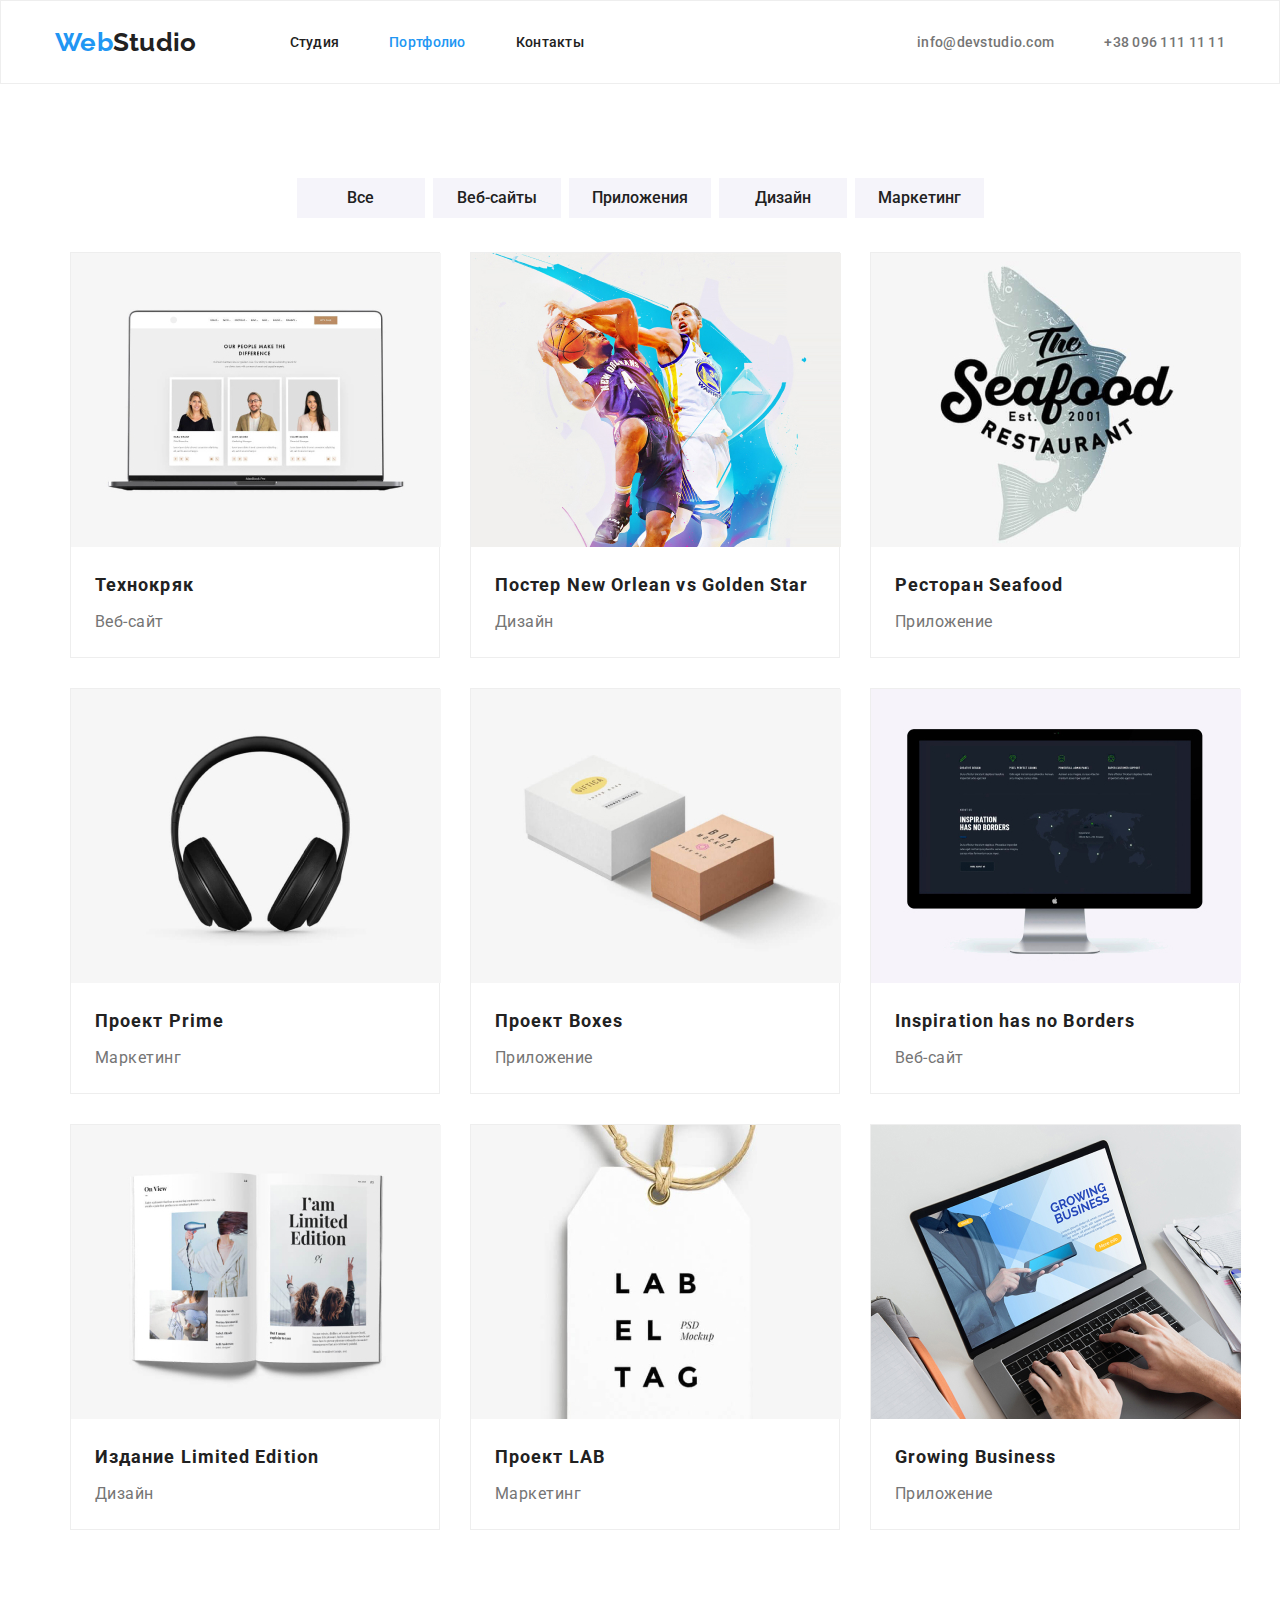
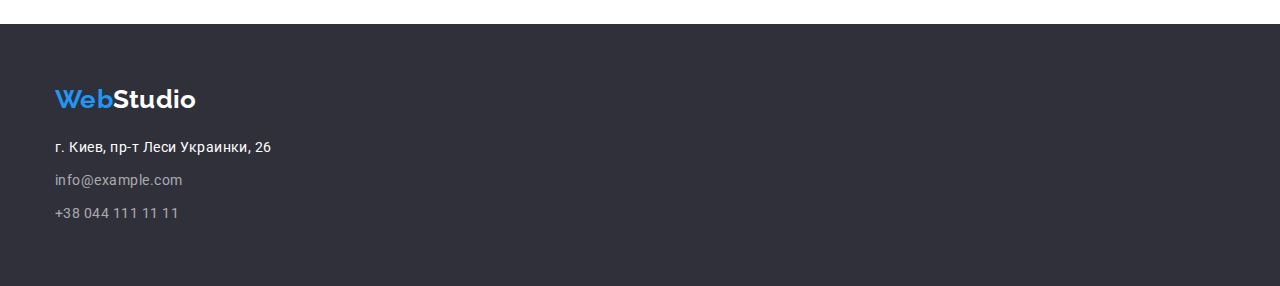
==== Studio.html @ 63b9c49c "прошлая работа" ====
<!DOCTYPE html>
<html lang="en">

<head>
    <meta charset="UTF-8">
    <meta name="viewport" content="width=device-width, initial-scale=1.0">
    <title>Studio</title>
    <link href="https://fonts.googleapis.com/css2?family=Roboto:wght@400;500;700;900&display=swap" rel="stylesheet">
    <link href="https://fonts.googleapis.com/css2?family=Raleway:wght@700&display=swap" rel="stylesheet">
    <link rel="stylesheet"
        href="https://cdnjs.cloudflare.com/ajax/libs/modern-normalize/1.0.0/modern-normalize.min.css" />
    <link rel="stylesheet" href="./css/styles-studio.css">
</head>

<body>
    <header class="header">
        <div class="container main-nav">
            <nav>
                <ul class="site-nav list">
                    <li><a href="./index.html" class="link item"><span class="logo">Web</span><span
                                class="logo black-logo">Studio</span></a>
                    </li>
                    <li class="item"><a href="" class="link link-primary">Студия</a></li>
                    <li class="item"><a href="" class="link link-secondary">Портфолио</a></li>
                    <li class="item"><a href="" class="link link-primary">Контакты</a></li>
                </ul>
            </nav>
            <ul class="contacts-nav list">
                <li class="item">
                    <a href="mailto:info@devstudio.com" class="link address-link">info@devstudio.com</a>
                </li>
                <li class="item">
                    <a href="tel:+380961111111" class="link address-link">+38 096 111 11 11</a>
                </li>
            </ul>
        </div>
    </header>

    <section class="services">
        <h1 class="visually-hidden">Портфолио</h1>
        <div class="container">
            <ul class="options list">
                <li class="item"><a href=""></a><button class="list options-button">Все</button></li>
                <li class="item"><a href=""></a><button class="list options-button">Веб-cайты</button></li>
                <li class="item"><a href=""></a><button class="list options-button">Приложения</button></li>
                <li class="item"><a href=""></a><button class="list options-button">Дизайн</button></li>
                <li class="item"><a href=""></a><button class="list options-button">Маркетинг</button></li>
            </ul>
            <h2 class="visually-hidden">Примеры работ</h2>
            <div class="container">
                <ul class="flex-container list">
                    <li class="flex-element item">
                        <img src="./images-studio/tehnokryak.jpg" alt="Технокряк" width="370">
                        <div class="description">
                            <h3 class="item-title">Технокряк</h3>
                            <p class="item-description">Веб-сайт</p>
                        </div>
                    </li>
                    <li class="flex-element">
                        <img src="./images-studio/poster-new-orlean.jpg" alt="Постер New Orlean vs Golden Star"
                            width="370">
                        <div class="description">
                            <h3 class="item-title">Постер New Orlean vs Golden Star</h3>
                            <p class="item-description">Дизайн</p>
                        </div>
                    </li>
                    <li class="flex-element">
                        <img src="./images-studio/restaurant-sea-food.jpg" alt="Ресторан Seafood" width="370">
                        <div class="description">
                            <h3 class="item-title">Ресторан Seafood</h3>
                            <p class="item-description">Приложение</p>
                        </div>
                    </li>
                    <li class="flex-element">
                        <img src="./images-studio/project-prime.jpg" alt="Проект Prime" width="370">
                        <div class="description">
                            <h3 class="item-title">Проект Prime</h3>
                            <p class="item-description">Маркетинг</p>
                        </div>
                    </li>
                    <li class="flex-element">
                        <img src="./images-studio/project-boxes.jpg" alt="Проект Boxes" width="370">
                        <div class="description">
                            <h3 class="item-title">Проект Boxes</h3>
                            <p class="item-description">Приложение</p>
                        </div>
                    </li>
                    <li class="flex-element">
                        <img src="./images-studio/inspiration-has-no-borders.jpg" alt="Inspiration has no Borders"
                            width="370">
                        <div class="description">
                            <h3 class="item-title">Inspiration has no Borders</h3>
                            <p class="item-description">Веб-сайт</p>
                        </div>
                    </li>
                    <li class="flex-element">
                        <img src="./images-studio/limited-edition.jpg" alt="Издание Limited Edition" width="370">
                        <div class="description">
                            <h3 class="item-title">Издание Limited Edition</h3>
                            <p class="item-description">Дизайн</p>
                        </div>
                    </li>
                    <li class="flex-element">
                        <img src="./images-studio/project-lab.jpg" alt="Проект LAB" width="370">
                        <div class="description">
                            <h3 class="item-title">Проект LAB</h3>
                            <p class="item-description">Маркетинг</p>
                        </div>
                    </li>
                    <li class="flex-element">
                        <img src="./images-studio/growing-business.jpg" alt="Growing Business" width="370">
                        <div class="description">
                            <h3 class="item-title">Growing Business</h3>
                            <p class="item-description">Приложение</p>
                        </div>
                    </li>
                </ul>
            </div>
        </div>
    </section>

    <!--Секция подвал-->
    <footer class="footer">
        <div class="div-footer container">
            <a href="./index.html" class="link"> <span class="logo">Web</span><span
                    class="logo white-logo">Studio</span></a>
            <address>
                <ul class="footer-address list">
                    <li class="item">
                        <a href="https://goo.gl/maps/mCpDXbgMNV3ADm6YA" class="footer footer-address" target="blank"
                            rel="noopener noreferer">
                            г. Киев, пр-т Леси Украинки, 26</a>
                    </li>
                    <li class="item"><a href="mailto:info@example.com"
                            class="footer footer-contacts">info@example.com</a>
                    </li>
                    <li class="item"><a href="tel:+380441111111" class="footer footer-contacts  ">+38 044 111 11
                            11</a></li>
                </ul>
            </address>
        </div>
    </footer>
</body>

</html>
---- css/styles-studio.css ----
html {
  box-sizing: border-box;
}

*,
*::before,
*::after {
  box-sizing: inherit;
}

h1,
h2,
h3,
h4,
h5,
h6,
ul,
p,
li,
a {
  margin: 0;
  padding: 0;
}

:root {
  --primary-text-black: #212121;
  --primary-text-gray: #757575;
  --text-accent: #2196f3;
  --white: #ffffff;
  --address-footer: rgba(255, 255, 255, 0.6);
  --background-hero: #2f303a;
  --background-button: #f5f4fa;
  --section-border: #eeeeee;
}

body {
  font-family: Roboto;
  font-style: normal;
  font-weight: normal;
  letter-spacing: 0.03em;
  color: var(--primary-text-black);
}

img {
  display: block;
  height: auto;
}

.container {
  margin-left: auto;
  margin-right: auto;
  width: 1200px;
  padding-left: 15px;
  padding-right: 15px;
  /* outline: 1px solid var(--background-hero); */
}

.visually-hidden {
  position: absolute !important;
  clip: rect(1px 1px 1px 1px);
  clip: rect(1px, 1px, 1px, 1px);
  padding: 0 !important;
  border: 0 !important;
  height: 1px !important;
  width: 1px !important;
  overflow: hidden;
}

.list {
  list-style: none;
  text-decoration: none;
}

.main-nav {
  display: flex;
  align-items: center;
}

.site-nav {
  display: flex;
  align-items: center;
}

/* только первый */
.site-nav .item:first-child {
  margin-right: 93px;
}

/* всем кроме последнего */
.site-nav .item:not(:last-child) {
  margin-right: 50px;
}

.site-nav .item {
  padding-top: 32px;
  padding-bottom: 32px;
}

.contacts-nav {
  display: flex;
  margin-left: auto;
}

/* всем кроме первого  */
.contacts-nav .item + .item {
  margin-left: 50px;
}

.header {
  padding-left: 0;
  padding-right: 0;
  border: 1px solid var(--section-border);
}
.logo {
  font-family: Raleway;
  color: var(--text-accent);
  font-weight: 700;
  font-size: 26px;
  line-height: 1.192;
}

.black-logo {
  color: var(--primary-text-black);
}

.white-logo {
  color: var(--white);
}

.link {
  font-weight: 500;
  font-size: 14px;
  line-height: 1.143;
  letter-spacing: 0.02em;
  text-decoration: none;
}

.link:hover,
.link:focus {
  color: var(--text-accent);
}

.link-primary {
  color: var(--primary-text-black);
}

.link-secondary {
  color: var(--text-accent);
}

.address-link {
  color: var(--primary-text-gray);
}

/*Услуги*/

.services {
  padding-top: 94px;
  padding-bottom: 94px;
}

.options {
  display: flex;
  padding-left: 295px;
  padding-right: 295px;
  margin-bottom: 34px;
  align-items: center;
  justify-content: center;
}

.options .item:not(:last-child) {
  margin-right: 8px;
}

.options-button {
  display: inline-block;
  color: var(--primary-text-black);
  background-color: var(--background-button);
  text-align: center;

  padding: 6px 22px;
  min-width: 128px;
  border: 1px solid transparent;
  font-weight: 500;
  font-size: 16px;
  line-height: 1.62;
}

.options-button:hover,
.options-button:focus {
  color: var(--white);
  background-color: var(--text-accent);
}

/* Examples */

.flex-container {
  display: flex;
  flex-wrap: wrap;
  margin-bottom: -30px;
  margin-right: -30px;
  padding-inline-start: 0;
}

.flex-element {
  width: calc((100% - 90px) / 3);
  margin-bottom: 30px;
  margin-right: 30px;
  justify-content: space-between;
  align-items: center;
  border: 1px solid var(--section-border);
}

.flex-element .item-title {
  font-weight: 700;
  font-size: 18px;
  line-height: 2;
  letter-spacing: 0.06em;
  margin-bottom: 4px;
}

.description {
  padding: 20px 24px;
}

.item-description {
  font-size: 16px;
  line-height: 1.87;
  letter-spacing: 0.03em;
  color: var(--primary-text-gray);
}

/* Footer */
.footer {
  background-color: var(--background-hero);

  font-size: 14px;
  line-height: 1.71;
  font-style: normal;
}

.div-footer {
  padding-top: 60px;
  padding-bottom: 60px;
}

.footer-address {
  color: var(--white);
  text-decoration: none;
}

.footer-address .item:not(:last-child) {
  margin-bottom: 9px;
}

.footer-address .item:first-child {
  margin-top: 20px;
}

.footer-contacts {
  color: rgba(255, 255, 255, 0.6);
  text-decoration: none;
}
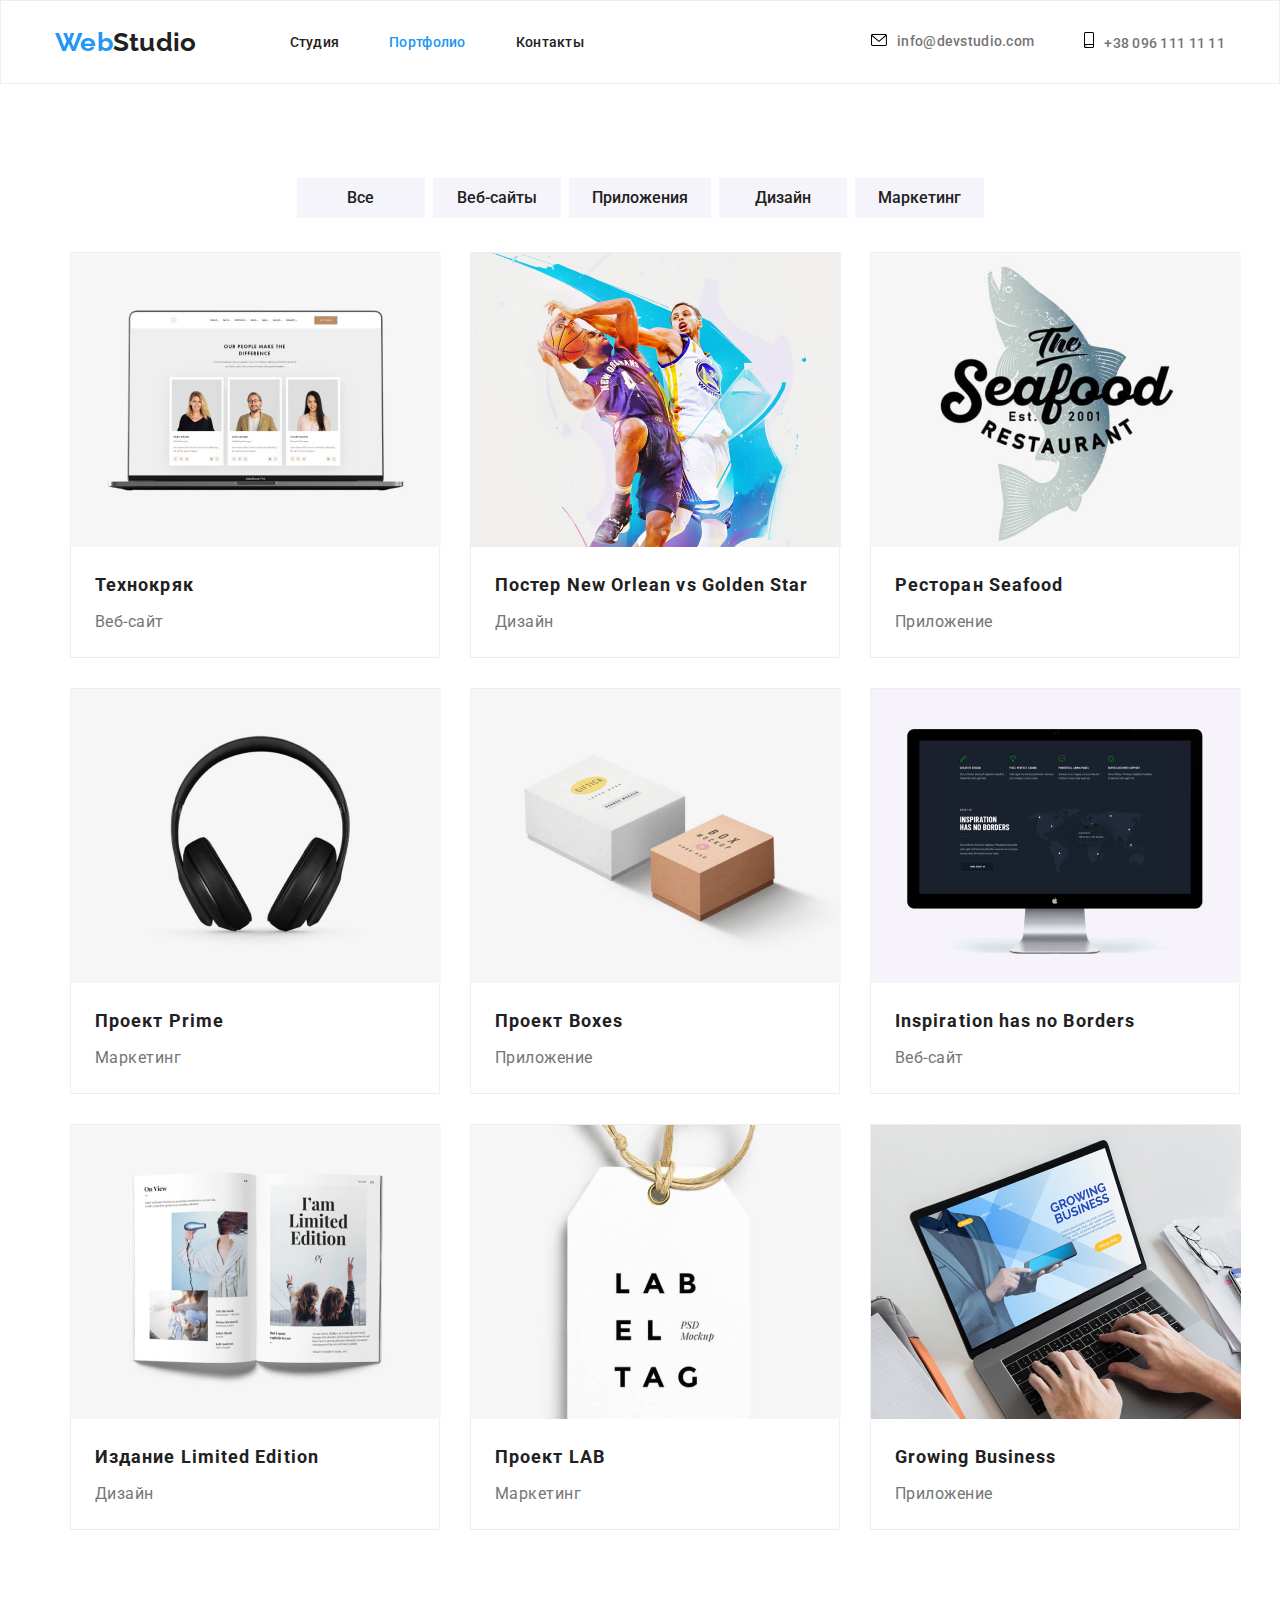
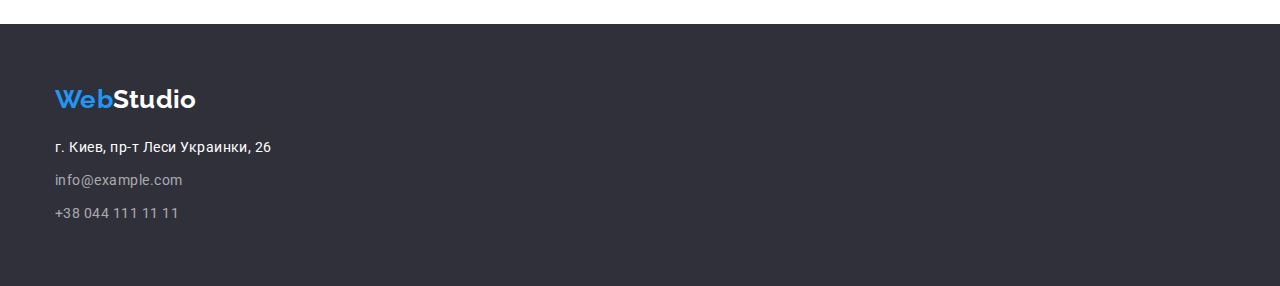
==== commit 6f96952f: "draft" ====
--- a/Studio.html
+++ b/Studio.html
@@ -27,10 +27,18 @@
             </nav>
             <ul class="contacts-nav list">
                 <li class="item">
-                    <a href="mailto:info@devstudio.com" class="link address-link">info@devstudio.com</a>
+                    <a href="mailto:info@devstudio.com" class="link address-link">
+                        <svg class="link svg-envelope">
+                            <use href="./images/icons/sprite.svg#envelope ">
+                            </use>
+                        </svg>info@devstudio.com</a>
                 </li>
                 <li class="item">
-                    <a href="tel:+380961111111" class="link address-link">+38 096 111 11 11</a>
+                    <a href="tel:+380961111111" class="link address-link">
+                        <svg class="svg-telephone">
+                            <use href="./images/icons/sprite.svg#smartphone ">
+                            </use>
+                        </svg>+38 096 111 11 11</a>
                 </li>
             </ul>
         </div>
--- a/css/styles-studio.css
+++ b/css/styles-studio.css
@@ -152,6 +152,31 @@
   color: var(--primary-text-gray);
 }
 
+.address-link:hover .svg-envelope,
+.address-link:focus .svg-envelope,
+.address-link:hover .svg-telephone,
+.address-link:focus .svg-telephone,
+.link:hover,
+.link:focus {
+  color: var(--text-accent);
+  fill: var(--text-accent);
+}
+.contacts-nav .svg-envelope {
+  align-items: center;
+  justify-content: center;
+  width: 16px;
+  height: 12px;
+  margin-right: 10px;
+}
+
+.contacts-nav .svg-telephone {
+  align-items: center;
+  justify-content: center;
+  width: 10px;
+  height: 16px;
+  margin-right: 10px;
+}
+
 /*Услуги*/
 
 .services {
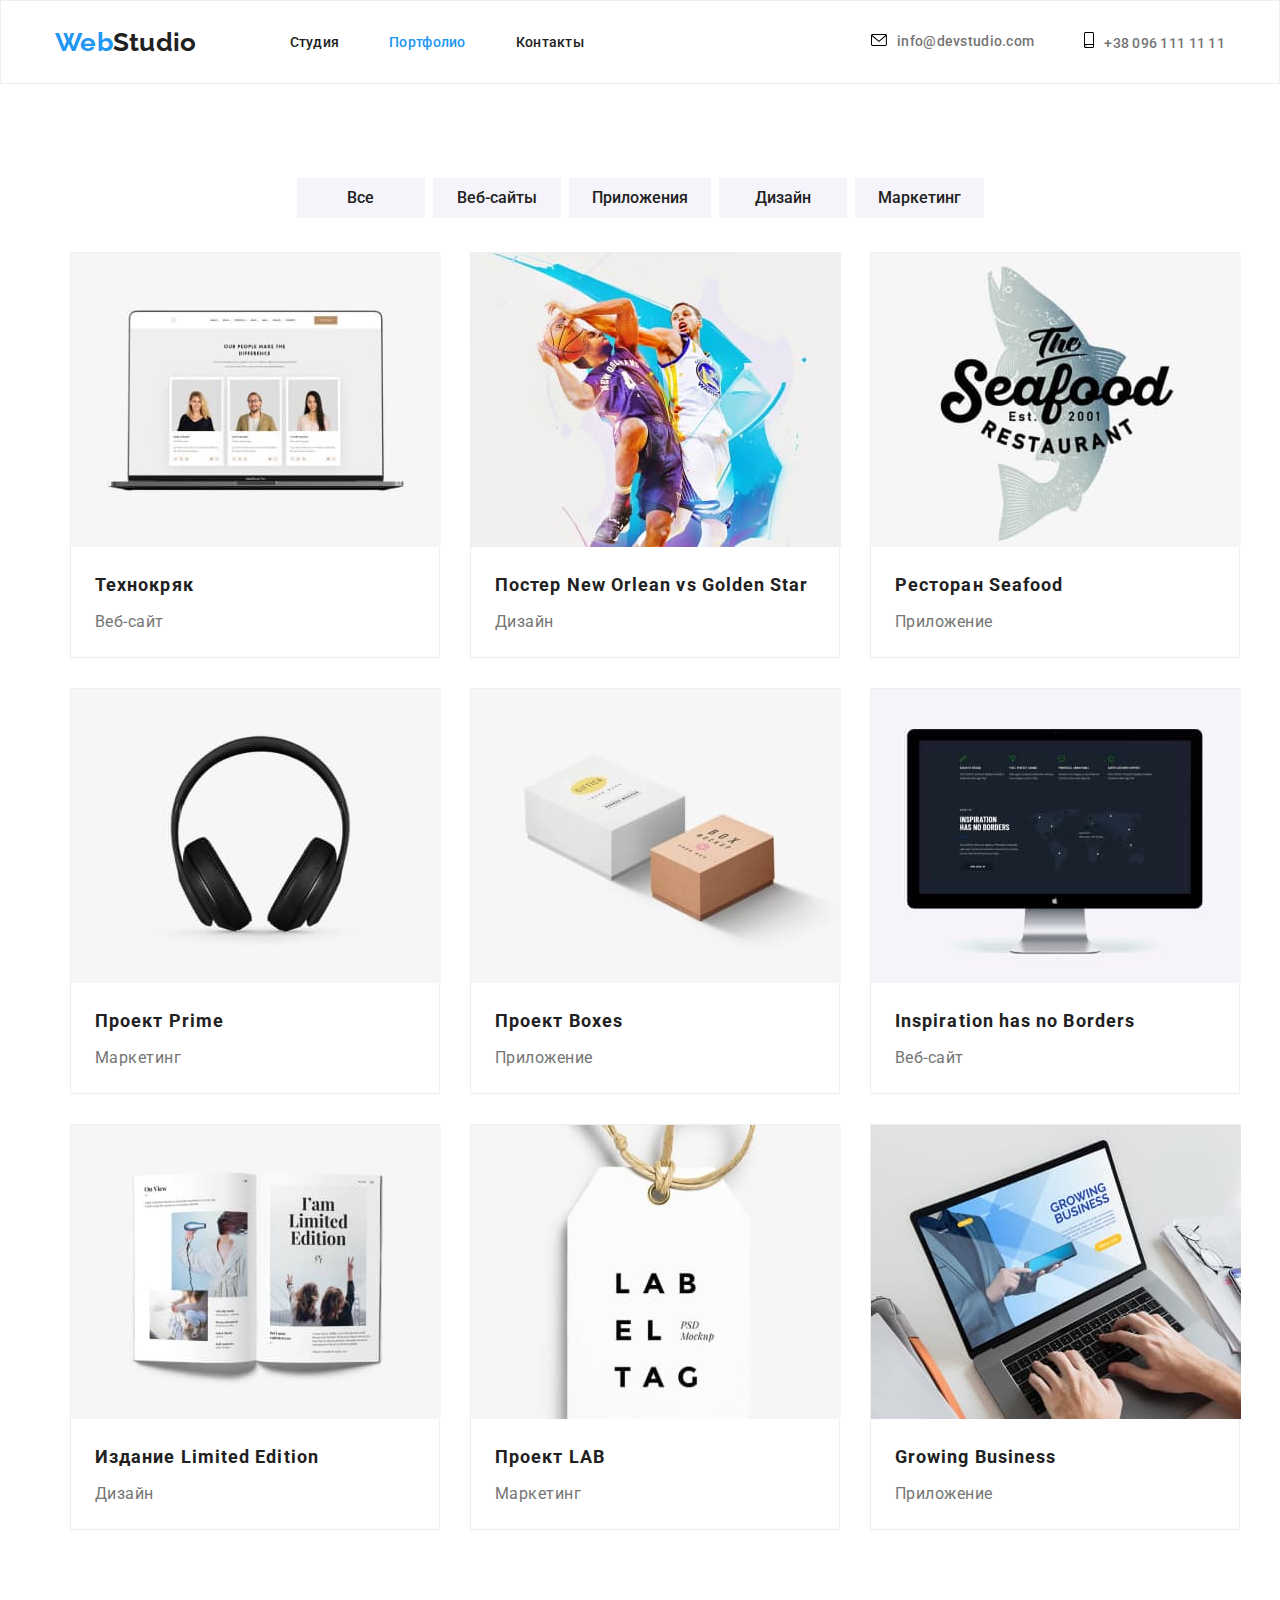
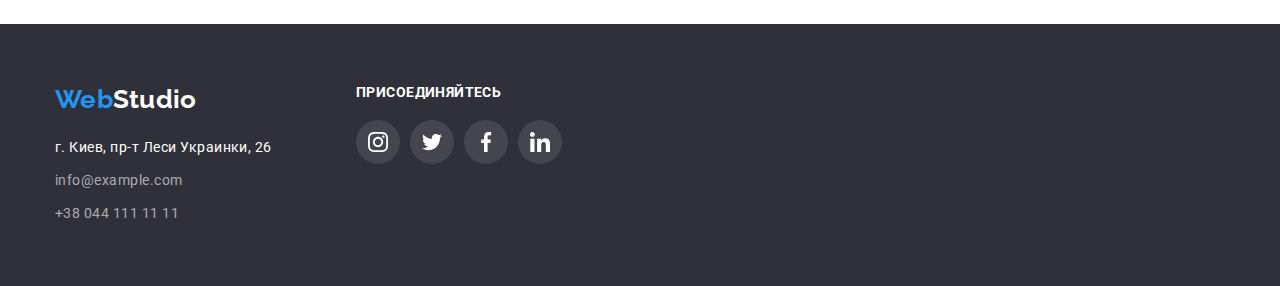
==== commit 884c3ff0: "social-icons" ====
--- a/Studio.html
+++ b/Studio.html
@@ -128,24 +128,60 @@
     </section>
 
     <!--Секция подвал-->
-    <footer class="footer">
-        <div class="div-footer container">
-            <a href="./index.html" class="link"> <span class="logo">Web</span><span
-                    class="logo white-logo">Studio</span></a>
-            <address>
-                <ul class="footer-address list">
-                    <li class="item">
-                        <a href="https://goo.gl/maps/mCpDXbgMNV3ADm6YA" class="footer footer-address" target="blank"
-                            rel="noopener noreferer">
-                            г. Киев, пр-т Леси Украинки, 26</a>
+    <footer class="div-footer footer">
+        <div class="container flex-footer">
+            <div class="addresses">
+                <a href="./index.html" class="link"> <span class="logo">Web</span><span
+                        class="logo white-logo">Studio</span></a>
+                <address>
+                    <ul class="footer-address list">
+                        <li class="item">
+                            <a href="https://goo.gl/maps/mCpDXbgMNV3ADm6YA" class="footer footer-address" target="blank"
+                                rel="noopener noreferer">
+                                г. Киев, пр-т Леси Украинки, 26</a>
+                        </li>
+                        <li class="item"><a href="mailto:info@example.com"
+                                class="footer footer-contacts">info@example.com</a>
+                        </li>
+                        <li class="item"><a href="tel:+380441111111" class="footer footer-contacts  ">+38 044 111 11
+                                11</a></li>
+                    </ul>
+                </address>
+            </div>
+
+            <div class="join-us">
+                <h3 class="join-section">Присоединяйтесь</h3>
+                <ul class="list social-icons">
+                    <li class="social-icons-item">
+                        <a class="social-icons-link-footer" href="" target="_blank" rel="noopener noreferer"
+                            aria-label="Instagram">
+                            <svg class="social-icons-svg-footer">
+                                <use href="./images/icons/sprite.svg#instagram"></use>
+                            </svg></a>
                     </li>
-                    <li class="item"><a href="mailto:info@example.com"
-                            class="footer footer-contacts">info@example.com</a>
+                    <li class="social-icons-item">
+                        <a class="social-icons-link-footer" href="" target="_blank" rel="noopener noreferer"
+                            aria-label="Twitter">
+                            <svg class="social-icons-svg-footer">
+                                <use href="./images/icons/sprite.svg#twitter"></use>
+                            </svg></a>
                     </li>
-                    <li class="item"><a href="tel:+380441111111" class="footer footer-contacts  ">+38 044 111 11
-                            11</a></li>
+                    <li class="social-icons-item">
+                        <a class="social-icons-link-footer" href="" target="_blank" rel="noopener noreferer"
+                            aria-label="facebook">
+                            <svg class="social-icons-svg-footer">
+                                <use href="./images/icons/sprite.svg#facebook"></use>
+                            </svg></a>
+                    </li>
+                    <li class="social-icons-item">
+                        <a class="social-icons-link-footer" href="" target="_blank" rel="noopener noreferer"
+                            aria-label="Linkedin">
+                            <svg class="social-icons-svg-footer">
+                                <use href="./images/icons/sprite.svg#linkedin"></use>
+                            </svg></a>
+                    </li>
                 </ul>
-            </address>
+            </div>
         </div>
     </footer>
 </body>
--- a/css/styles-studio.css
+++ b/css/styles-studio.css
@@ -161,6 +161,7 @@
   color: var(--text-accent);
   fill: var(--text-accent);
 }
+
 .contacts-nav .svg-envelope {
   align-items: center;
   justify-content: center;
@@ -286,3 +287,65 @@
   color: rgba(255, 255, 255, 0.6);
   text-decoration: none;
 }
+
+.flex-footer {
+  display: flex;
+}
+
+.addresses {
+  width: 231px;
+}
+
+.join-us {
+  display: flex;
+  flex-direction: column;
+  align-items: left;
+  margin-left: 70px;
+  width: 206px;
+}
+
+.join-section {
+  margin-bottom: 20px;
+  color: var(--white);
+
+  font-weight: bold;
+  font-size: 14px;
+  line-height: 16px;
+  letter-spacing: 0.03em;
+  text-transform: uppercase;
+}
+
+.social-icons {
+  display: flex;
+  justify-content: center;
+  padding-bottom: 30px;
+  padding-left: 32px;
+  padding-right: 32px;
+}
+
+.social-icons-item:not(:last-child) {
+  margin-right: 10px;
+}
+
+.social-icons-link-footer {
+  display: flex;
+  justify-content: center;
+  align-items: center;
+  width: 44px;
+  height: 44px;
+  background-color: rgba(255, 255, 255, 0.1);
+  border-radius: 50%;
+}
+
+.social-icons-svg-footer {
+  width: 20px;
+  height: 20px;
+  fill: var(--white);
+}
+
+.social-icons-link-footer:hover .social-icons-svg,
+.social-icons-link-footer:hover,
+.social-icons-link-footer:focus .social-icons-svg,
+.social-icons-link-footer:focus {
+  background-color: var(--text-accent);
+}
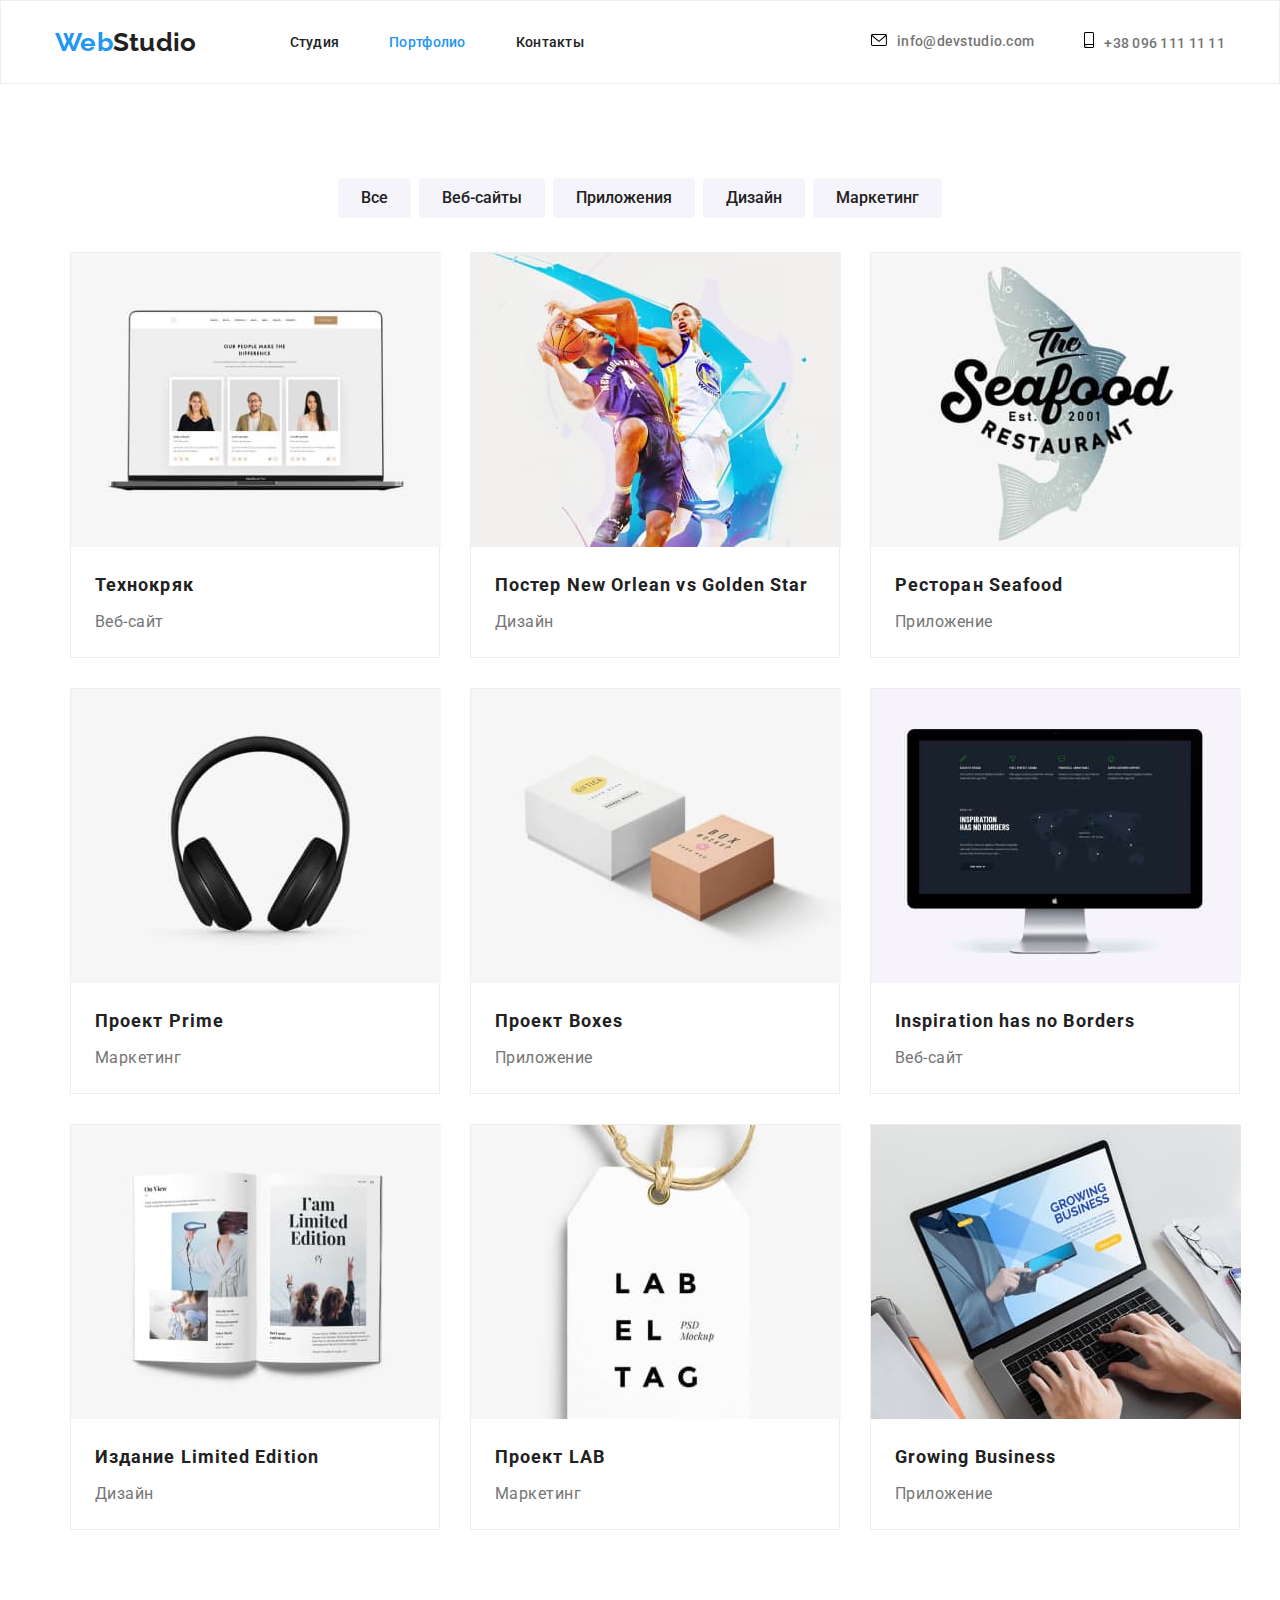
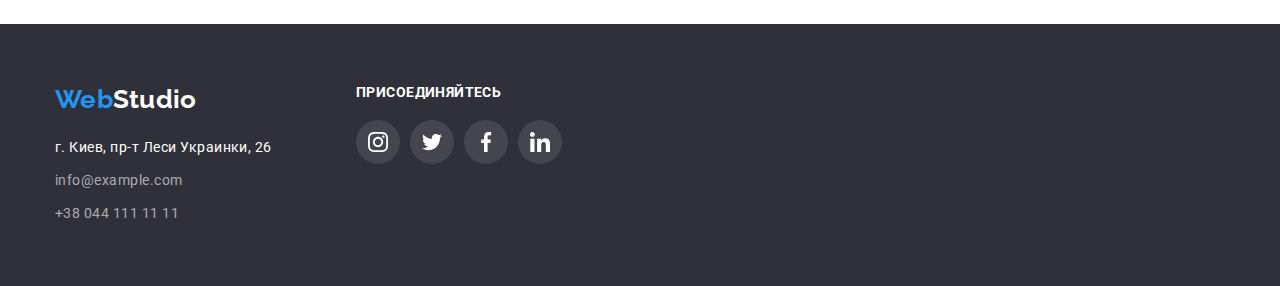
==== commit e8725069: "final" ====
--- a/Studio.html
+++ b/Studio.html
@@ -20,7 +20,7 @@
                     <li><a href="./index.html" class="link item"><span class="logo">Web</span><span
                                 class="logo black-logo">Studio</span></a>
                     </li>
-                    <li class="item"><a href="" class="link link-primary">Студия</a></li>
+                    <li class="item"><a href="./index.html" class="link link-primary">Студия</a></li>
                     <li class="item"><a href="" class="link link-secondary">Портфолио</a></li>
                     <li class="item"><a href="" class="link link-primary">Контакты</a></li>
                 </ul>
--- a/css/styles-studio.css
+++ b/css/styles-studio.css
@@ -187,8 +187,9 @@
 
 .options {
   display: flex;
-  padding-left: 295px;
-  padding-right: 295px;
+  padding-left: auto;
+  padding-right: auto;
+
   margin-bottom: 34px;
   align-items: center;
   justify-content: center;
@@ -199,14 +200,15 @@
 }
 
 .options-button {
-  display: inline-block;
+  display: inline-flex;
   color: var(--primary-text-black);
   background-color: var(--background-button);
   text-align: center;
-
+  align-items: center;
   padding: 6px 22px;
-  min-width: 128px;
+
   border: 1px solid transparent;
+  border-radius: 4px;
   font-weight: 500;
   font-size: 16px;
   line-height: 1.62;
@@ -235,6 +237,10 @@
   justify-content: space-between;
   align-items: center;
   border: 1px solid var(--section-border);
+}
+
+.flex-element:hover {
+  box-shadow: 0px 4px 4px rgba(0, 0, 0, 0.25);
 }
 
 .flex-element .item-title {
